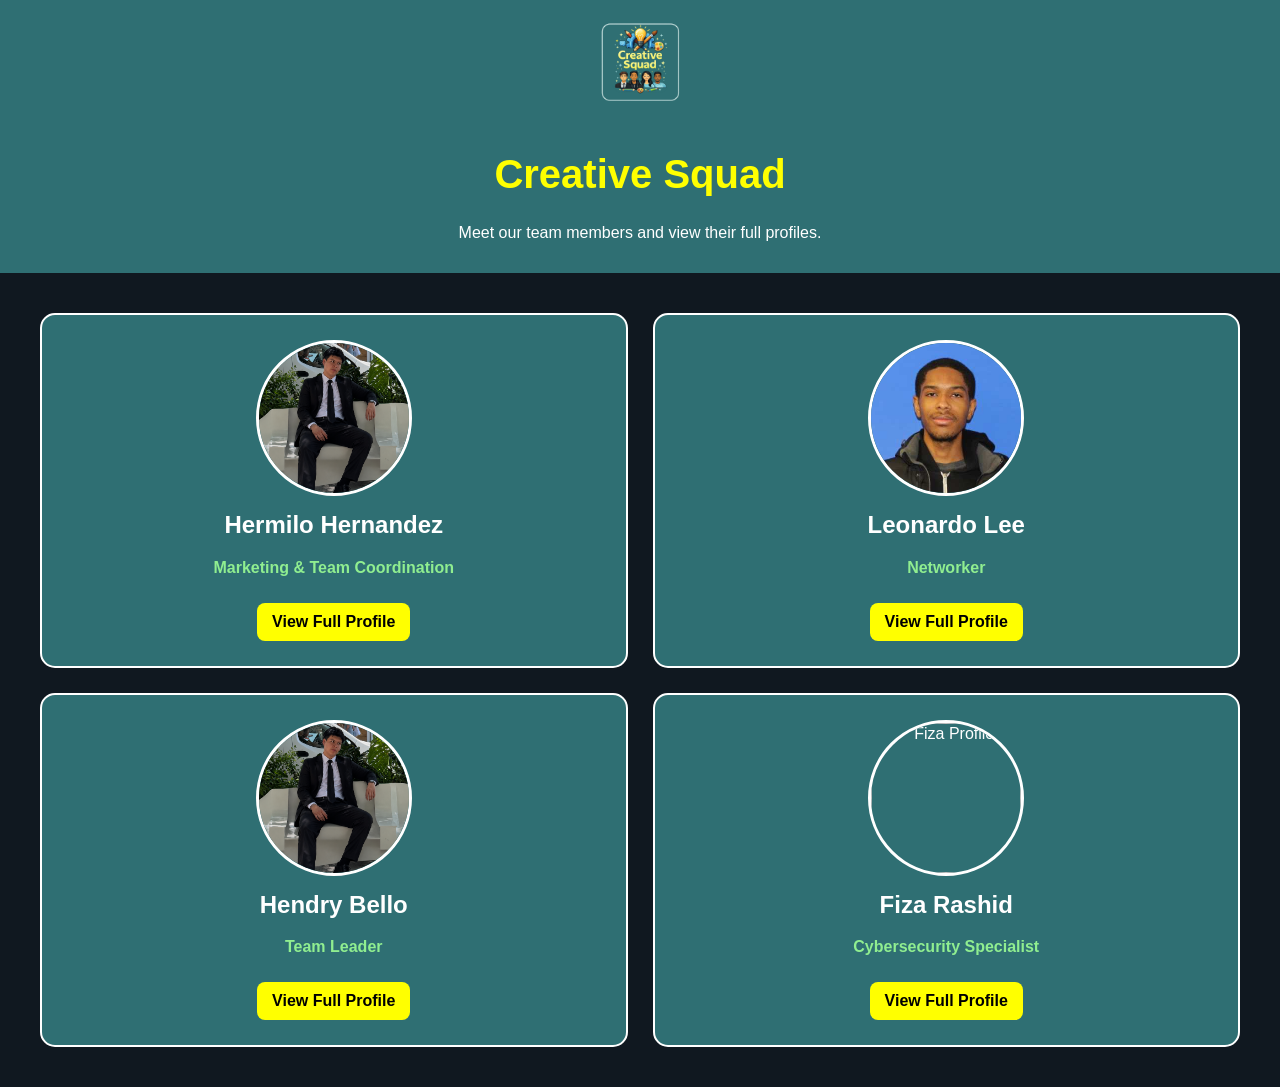
==== index.html @ fb0c692d "Update index.html" ====
<html>
<head>
    <title>Creative Squad</title>
    <link rel="stylesheet" href="HomeStyling.css">
</head>

<body>

<header>
    <img src="logo.png" alt="Creative Squad Logo" class="team-logo">
    <h1>Creative Squad</h1>
    <p>Meet our team members and view their full profiles.</p>
</header>

<main class="team-container">

    <section class="member-card">
        <img src="profile.jpg" alt="Hermilo Profile">
        <h2>Hermilo Hernandez</h2>
        <p>Marketing & Team Coordination</p>
        <a href="HermiloProfile.html">View Full Profile</a>
    </section>

    <section class="member-card">
        <img src="lee.jpg" alt="Leonardo Profile">
        <h2>Leonardo Lee</h2>
        <p>Networker</p>
        <a href="LeeProfile.html">View Full Profile</a>
    </section>

    <section class="member-card">
        <img src="profile.jpg" alt="Hendry Profile">
        <h2>Hendry Bello</h2>
        <p>Team Leader</p>
       <a href="hendry.html">View Full Profile</a>
    </section>

    <section class="member-card">
        <img src="fizakhan.jpeg" alt="Fiza Profile">
        <h2>Fiza Rashid</h2>
        <p>Cybersecurity Specialist</p>
        <a href="Fizarashid.html">View Full Profile</a>
    </section>

   
</main>

</body>
</html>
---- HomeStyling.css ----
body {
    margin: 0;
    font-family: Arial, sans-serif;
    background-color: #101820;
    color: white;
}

header {
    text-align: center;
    padding: 15px;
    background-color: #2f6f73;
}

header h1 {
    color: yellow;
    font-size: 40px;
}

.team-container {
    display: grid;
    grid-template-columns: repeat(2, 1fr);
    gap: 25px;
    padding: 40px;
}

.member-card {
    background-color: #2f6f73;
    text-align: center;
    padding: 25px;
    border-radius: 15px;
    border: 2px solid white;
}

.member-card img {
    width: 150px;
    height: 150px;
    object-fit: cover;
    border-radius: 50%;
    border: 3px solid white;
}

.member-card h2 {
    margin-top: 15px;
}

.member-card p {
    color: lightgreen;
    font-weight: bold;
}

.member-card a {
    display: inline-block;
    margin-top: 10px;
    background-color: yellow;
    color: black;
    padding: 10px 15px;
    border-radius: 8px;
    text-decoration: none;
    font-weight: bold;
}

.member-card a:hover {
    background-color: orange;
}

.team-logo {
    width: 95px;
    height: auto;
    border-radius: 20px;
    margin-bottom: 15px;
}


@media screen and (max-width: 800px) {
    .team-container {
        grid-template-columns: 1fr;
    }
}
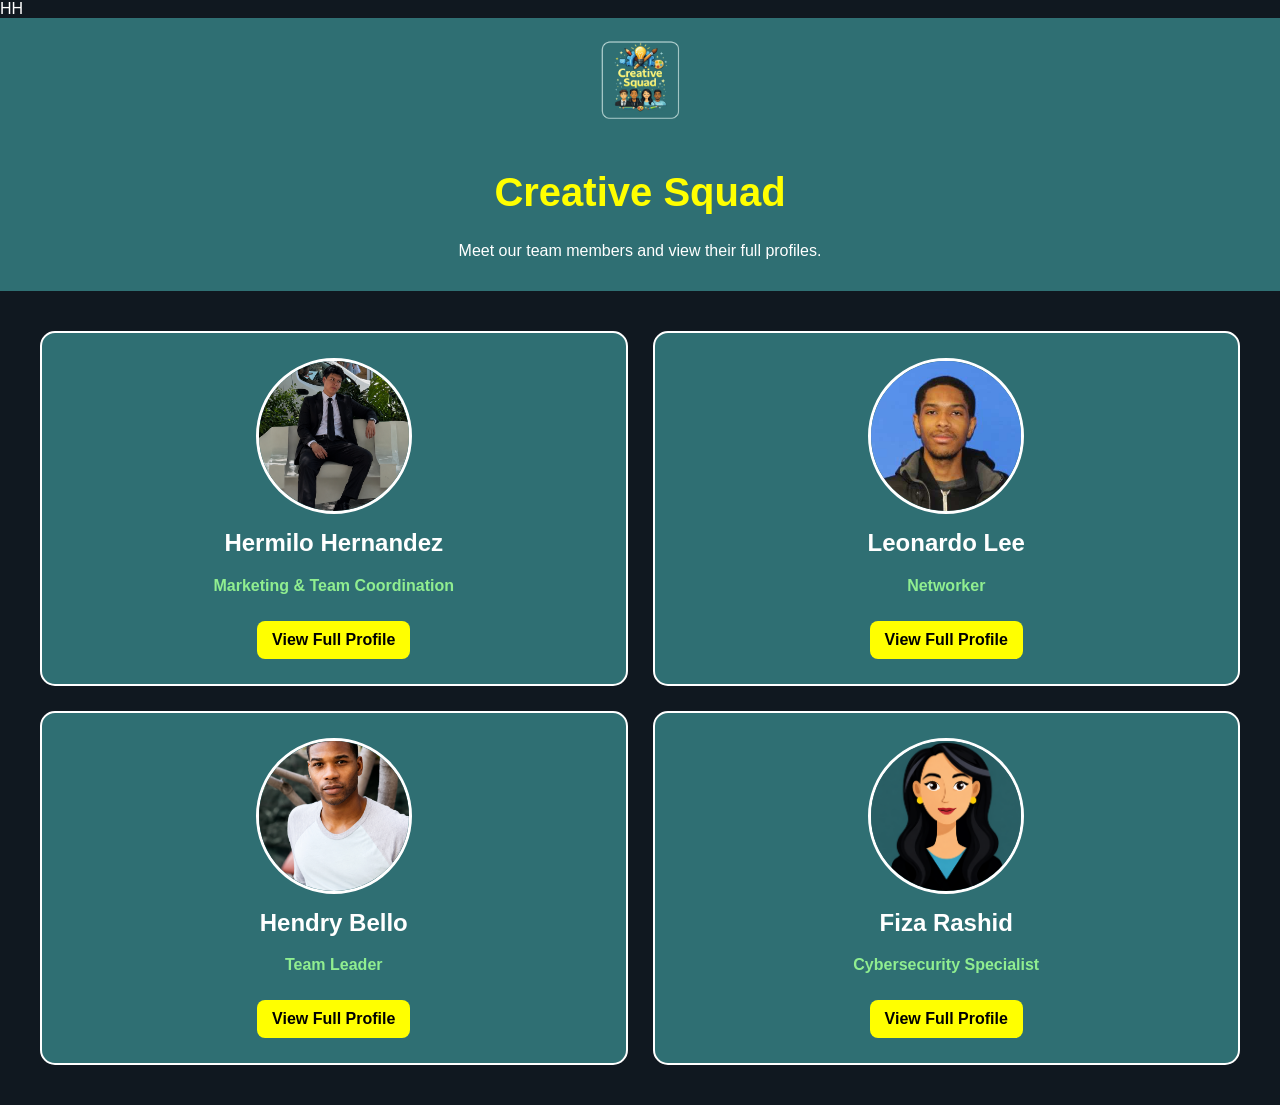
==== commit a73086f1: "Update index.html" ====
--- a/index.html
+++ b/index.html
@@ -1,4 +1,4 @@
-<html>
+HH<html>
 <head>
     <title>Creative Squad</title>
     <link rel="stylesheet" href="HomeStyling.css">
@@ -29,14 +29,14 @@
     </section>
 
     <section class="member-card">
-        <img src="profile.jpg" alt="Hendry Profile">
+        <img src="Hendry.jpg" alt="Hendry Profile">
         <h2>Hendry Bello</h2>
         <p>Team Leader</p>
        <a href="hendry.html">View Full Profile</a>
     </section>
 
     <section class="member-card">
-        <img src="fizakhan.jpeg" alt="Fiza Profile">
+        <img src="fiza.jpg" alt="Fiza Profile">
         <h2>Fiza Rashid</h2>
         <p>Cybersecurity Specialist</p>
         <a href="Fizarashid.html">View Full Profile</a>
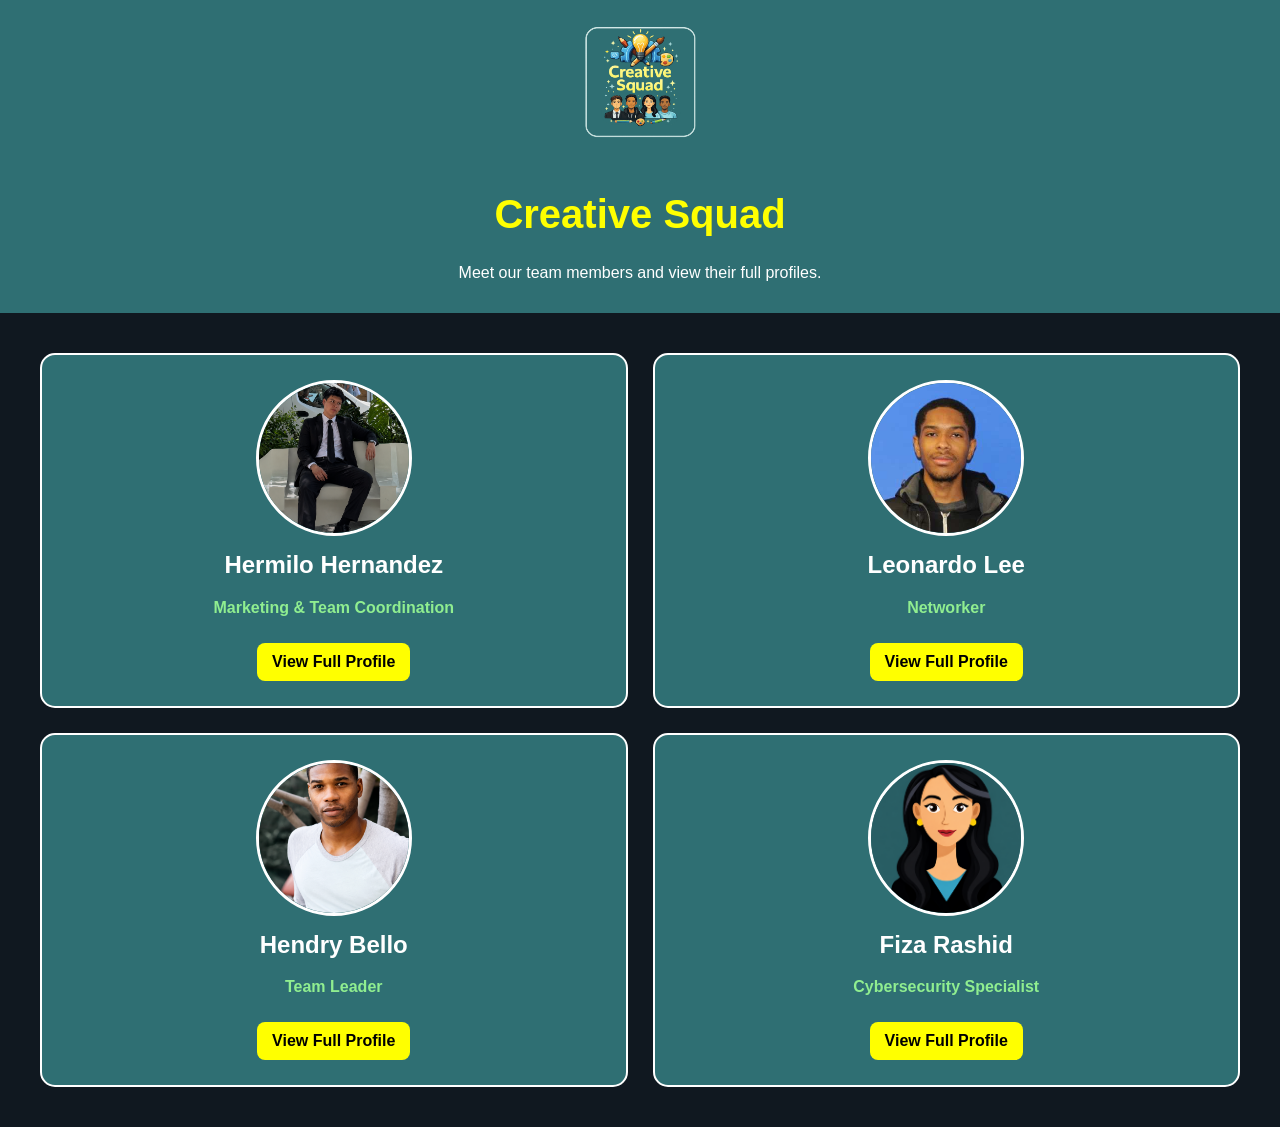
==== commit 3fcbf0eb: "Update index.html" ====
--- a/index.html
+++ b/index.html
@@ -1,4 +1,4 @@
-HH<html>
+<html>
 <head>
     <title>Creative Squad</title>
     <link rel="stylesheet" href="HomeStyling.css">
--- a/HomeStyling.css
+++ b/HomeStyling.css
@@ -64,7 +64,7 @@
 }
 
 .team-logo {
-    width: 95px;
+    width: 135px;
     height: auto;
     border-radius: 20px;
     margin-bottom: 15px;
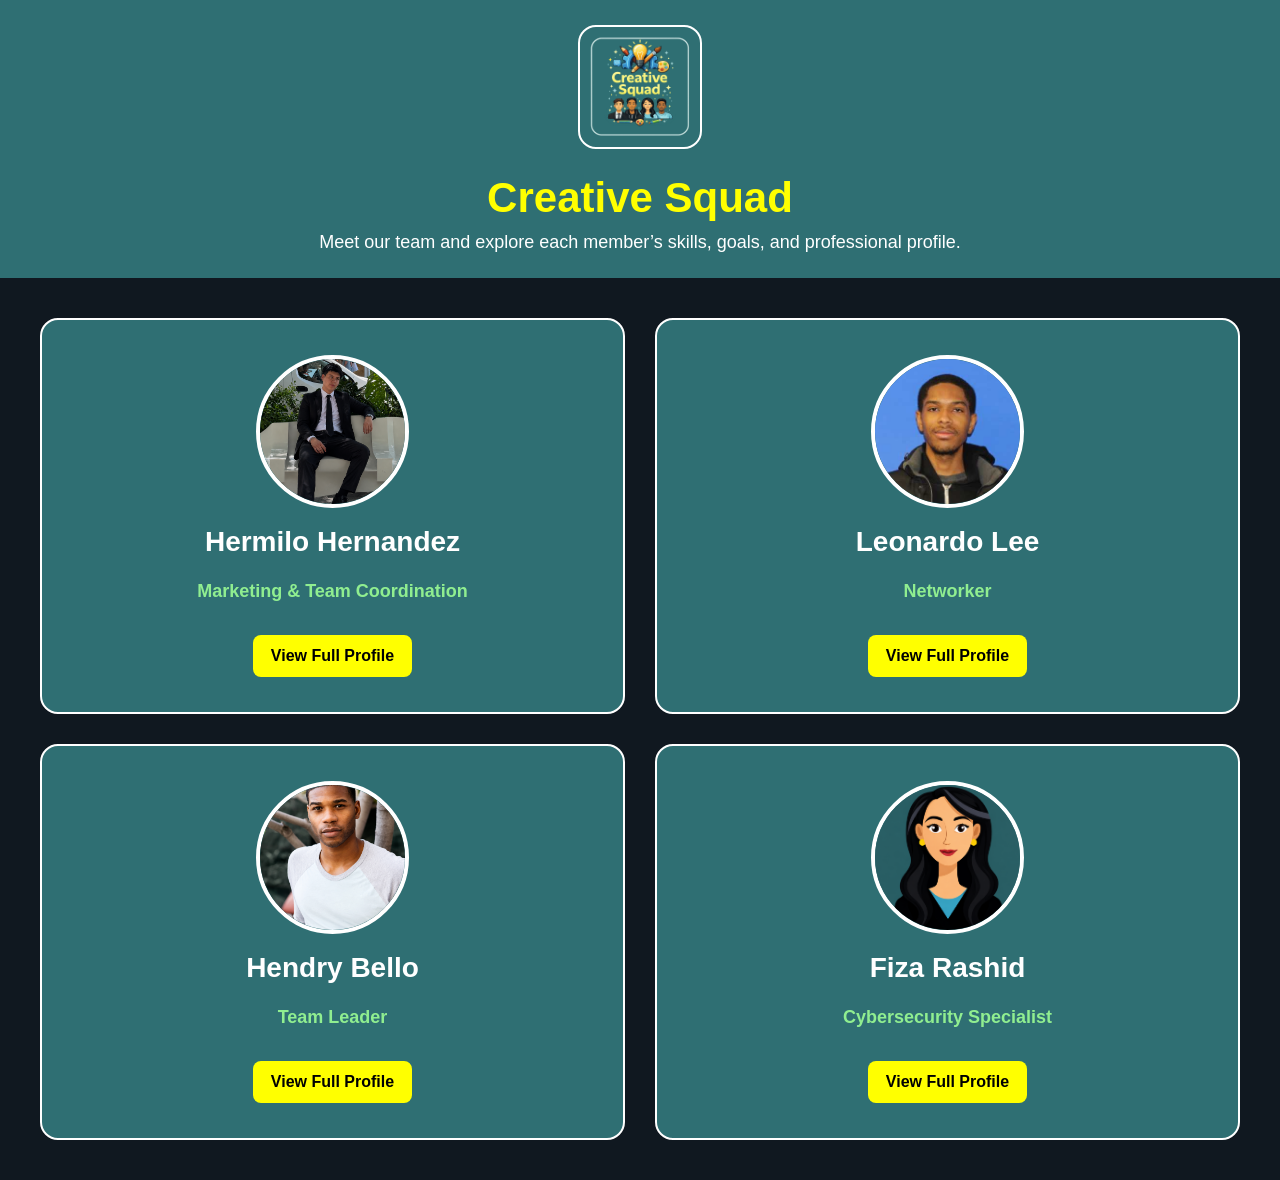
==== commit 916cf0e5: "Update index.html" ====
--- a/index.html
+++ b/index.html
@@ -9,7 +9,7 @@
 <header>
     <img src="logo.png" alt="Creative Squad Logo" class="team-logo">
     <h1>Creative Squad</h1>
-    <p>Meet our team members and view their full profiles.</p>
+    <p>Meet our team and explore each member’s skills, goals, and professional profile.</p>
 </header>
 
 <main class="team-container">
--- a/HomeStyling.css
+++ b/HomeStyling.css
@@ -7,53 +7,75 @@
 
 header {
     text-align: center;
-    padding: 15px;
+    padding: 25px 15px;
     background-color: #2f6f73;
+}
+
+.team-logo {
+    width: 120px;
+    height: auto;
+    border-radius: 18px;
+    border: 2px solid white;
+    margin-bottom: 15px;
 }
 
 header h1 {
     color: yellow;
-    font-size: 40px;
+    font-size: 42px;
+    margin: 10px 0;
+}
+
+header p {
+    font-size: 18px;
+    margin: 0;
 }
 
 .team-container {
     display: grid;
     grid-template-columns: repeat(2, 1fr);
-    gap: 25px;
+    gap: 30px;
     padding: 40px;
 }
 
 .member-card {
     background-color: #2f6f73;
     text-align: center;
-    padding: 25px;
-    border-radius: 15px;
+    padding: 35px 25px;
+    border-radius: 18px;
     border: 2px solid white;
+    transition: 0.3s;
+}
+
+.member-card:hover {
+    transform: scale(1.02);
+    box-shadow: 0 4px 15px rgba(255, 255, 255, 0.3);
 }
 
 .member-card img {
-    width: 150px;
-    height: 150px;
+    width: 145px;
+    height: 145px;
     object-fit: cover;
     border-radius: 50%;
-    border: 3px solid white;
+    border: 4px solid white;
 }
 
 .member-card h2 {
-    margin-top: 15px;
+    margin-top: 18px;
+    font-size: 28px;
 }
 
 .member-card p {
     color: lightgreen;
     font-weight: bold;
+    font-size: 18px;
 }
 
 .member-card a {
     display: inline-block;
-    margin-top: 10px;
+    margin-top: 15px;
     background-color: yellow;
     color: black;
-    padding: 10px 15px;
+    padding: 12px 18px;
     border-radius: 8px;
     text-decoration: none;
     font-weight: bold;
@@ -63,16 +85,13 @@
     background-color: orange;
 }
 
-.team-logo {
-    width: 135px;
-    height: auto;
-    border-radius: 20px;
-    margin-bottom: 15px;
-}
-
-
 @media screen and (max-width: 800px) {
     .team-container {
         grid-template-columns: 1fr;
+        padding: 20px;
+    }
+
+    header h1 {
+        font-size: 34px;
     }
 }
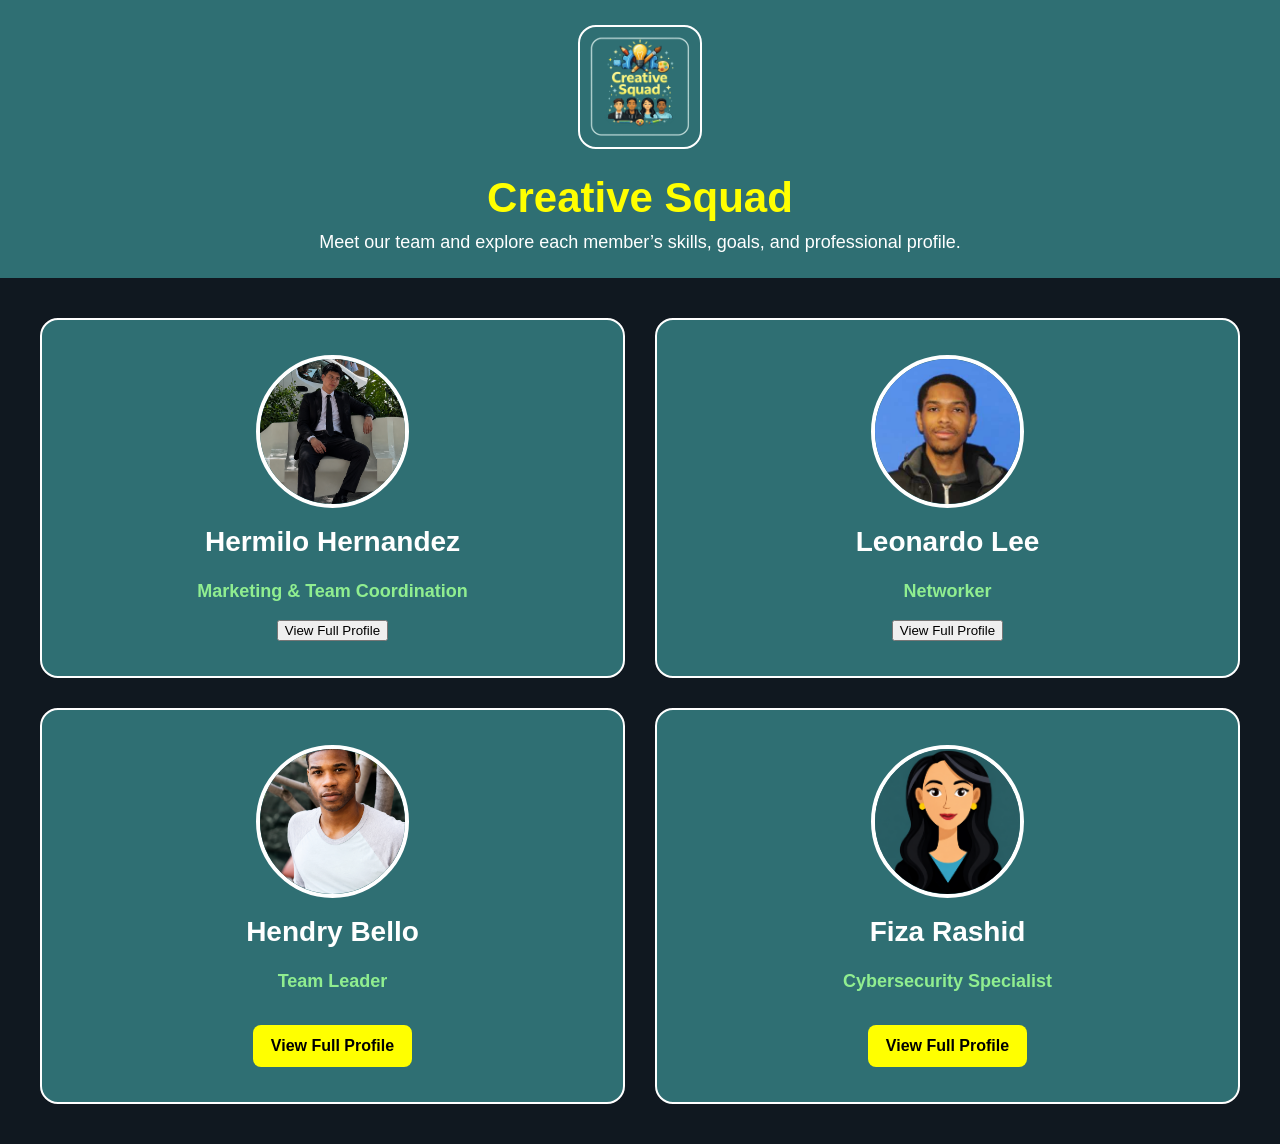
==== commit a77fb501: "Update index.html" ====
--- a/index.html
+++ b/index.html
@@ -12,20 +12,22 @@
     <p>Meet our team and explore each member’s skills, goals, and professional profile.</p>
 </header>
 
+<script src="script.js"></script>
+    
 <main class="team-container">
 
     <section class="member-card">
         <img src="profile.jpg" alt="Hermilo Profile">
         <h2>Hermilo Hernandez</h2>
         <p>Marketing & Team Coordination</p>
-        <a href="HermiloProfile.html">View Full Profile</a>
+        <input type="button" value="View Full Profile" id="hermiloBtn">
     </section>
 
     <section class="member-card">
         <img src="lee.jpg" alt="Leonardo Profile">
         <h2>Leonardo Lee</h2>
         <p>Networker</p>
-        <a href="LeeProfile.html">View Full Profile</a>
+        <input type="button" value="View Full Profile" id="leeBtn">
     </section>
 
     <section class="member-card">
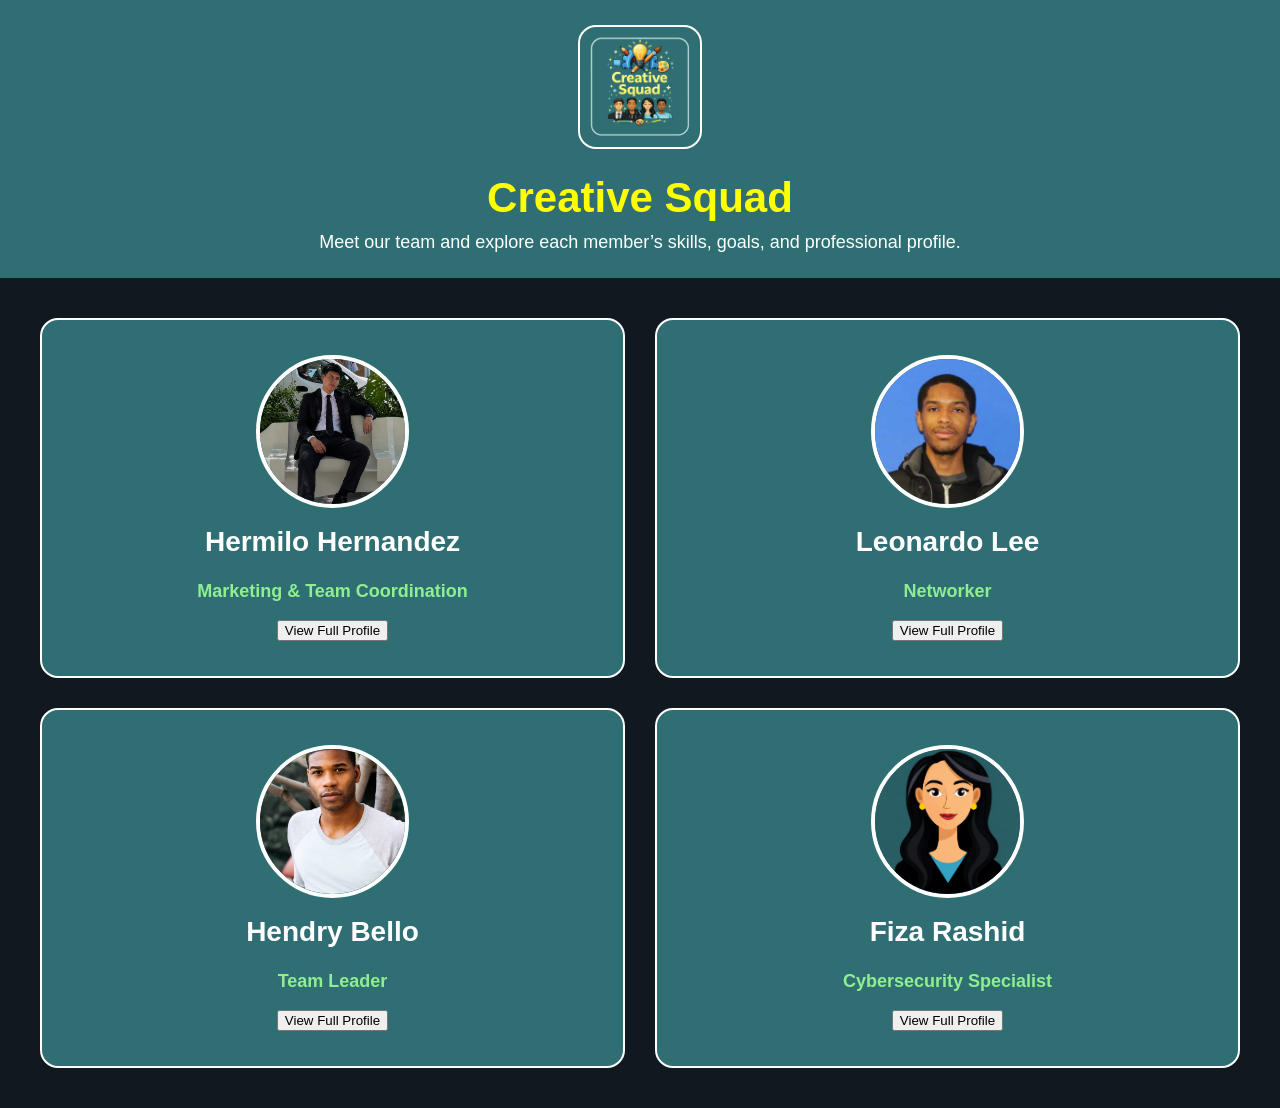
==== commit 240cf1ba: "Update index.html" ====
--- a/index.html
+++ b/index.html
@@ -34,14 +34,14 @@
         <img src="Hendry.jpg" alt="Hendry Profile">
         <h2>Hendry Bello</h2>
         <p>Team Leader</p>
-       <a href="hendry.html">View Full Profile</a>
+       <input type="button" value="View Full Profile" id="hendryBtn">
     </section>
 
     <section class="member-card">
         <img src="fiza.jpg" alt="Fiza Profile">
         <h2>Fiza Rashid</h2>
         <p>Cybersecurity Specialist</p>
-        <a href="Fizarashid.html">View Full Profile</a>
+        <input type="button" value="View Full Profile" id="fizaBtn">
     </section>
 
    
